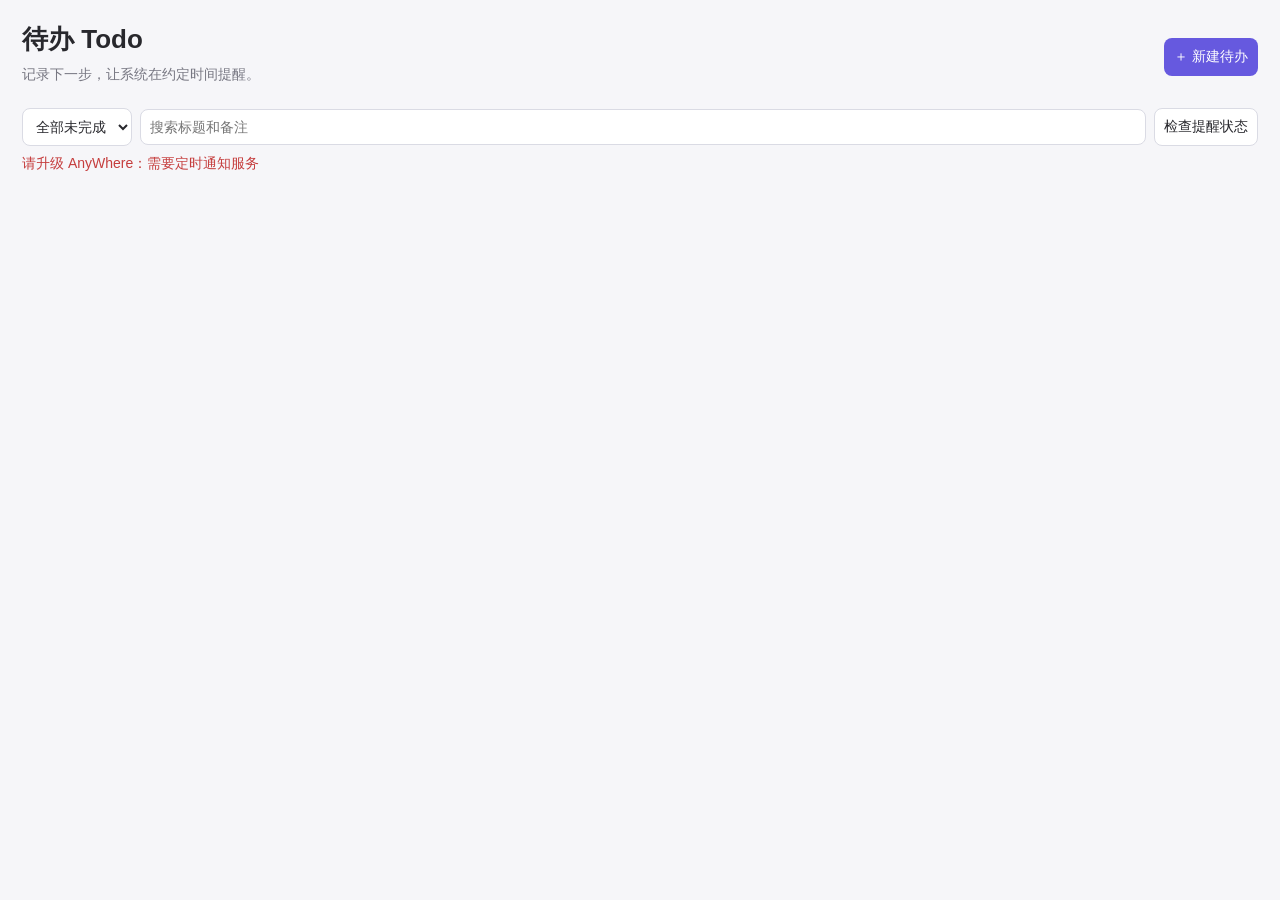
==== index.html @ 29554fba "feat: publish anywhere-todo plugin" ====
<!doctype html><html lang="zh-CN"><head><meta charset="utf-8"><link rel="stylesheet" href="style.css"><title>待办 Todo</title></head><body>
<header><div><h1>待办 Todo</h1><p>记录下一步，让系统在约定时间提醒。</p></div><button id="new" class="primary">＋ 新建待办</button></header>
<div class="toolbar"><select id="filter" aria-label="待办视图"><option value="all">全部未完成</option><option value="today">今天</option><option value="upcoming">即将到期</option><option value="overdue">已逾期</option><option value="done">已完成</option></select><input id="search" type="search" placeholder="搜索标题和备注" aria-label="搜索待办"><button id="retry">检查提醒状态</button></div>
<p id="message" role="status" aria-live="polite"></p><p id="notification-status" class="muted" role="status"></p>
<form id="form" hidden><h2 id="form-title">新建待办</h2><label>标题<input id="title" required maxlength="200" placeholder="例如：提交项目报告"></label><label>备注<textarea id="note" rows="3" placeholder="补充信息"></textarea></label><div class="toolbar"><label>优先级<select id="priority"><option value="0">普通</option><option value="1">重要</option><option value="2">紧急</option></select></label><label>提醒时间<input id="due" type="datetime-local"></label><label>重复<select id="recurrence"><option value="none">不重复</option><option value="daily">每天</option><option value="weekly">每周</option></select></label></div><p class="muted">留空则不提醒。每天按所选时刻、每周按所选星期和时刻循环；首次为下一次匹配时间。完成重复待办会停止后续提醒。</p><div class="actions"><button type="submit" class="primary">保存</button><button id="cancel" type="button">取消</button></div></form>
<div id="list" aria-label="待办列表"></div><script src="logic.js"></script><script src="app.js"></script></body></html>
---- style.css ----
:root{color-scheme:light dark;--bg:#f6f6f9;--fg:#28282d;--muted:#777782;--field:white;--border:#dadbe4;--accent:#6659df}*{box-sizing:border-box}body{margin:0;padding:22px;font:14px -apple-system,BlinkMacSystemFont,sans-serif;background:var(--bg);color:var(--fg)}header{display:flex;justify-content:space-between;gap:16px;align-items:center;margin-bottom:16px}h1{font-size:26px;margin:0}h2{font-size:18px}p{color:var(--muted);line-height:1.5;margin:7px 0}.toolbar,.actions{display:flex;gap:8px;align-items:center;flex-wrap:wrap}input,textarea,select,button{font:inherit;color:inherit;background:var(--field);border:1px solid var(--border);border-radius:8px;padding:9px}input[type=search]{flex:1;min-width:180px}input[type=checkbox]{accent-color:var(--accent);width:17px;height:17px}button{cursor:pointer;white-space:nowrap}button.primary{background:var(--accent);color:white;border-color:transparent}button:focus-visible,input:focus-visible,textarea:focus-visible,select:focus-visible{outline:2px solid var(--accent);outline-offset:2px}label{display:flex;gap:6px;align-items:center}form{background:var(--field);padding:16px;border:1px solid var(--border);border-radius:13px;margin:12px 0}form>label{display:flex;flex-direction:column;align-items:stretch;margin:12px 0}form .inline{flex-direction:row}form .toolbar label{flex-direction:column;align-items:stretch}textarea{resize:vertical}article{display:flex;align-items:center;gap:10px;background:var(--field);border:1px solid var(--border);border-radius:12px;padding:13px;margin:9px 0}article>div{flex:1;min-width:0}article p{overflow-wrap:anywhere;white-space:pre-wrap;max-height:90px;overflow:auto;font-size:12px}button.link{background:none;border:0;padding:0;text-align:left;font-size:16px;font-weight:600;white-space:normal;overflow-wrap:anywhere}small,.muted{color:var(--muted);font-size:12px}.danger,.error{color:#c53d3d}.empty{text-align:center;padding:45px 10px}#message{min-height:20px}#notification-status{padding:6px 0}[hidden]{display:none!important}@media(prefers-color-scheme:dark){:root{--bg:#24242a;--fg:#f1f1f5;--muted:#a6a6b3;--field:#2e2e36;--border:#494954;--accent:#8e80fc}}
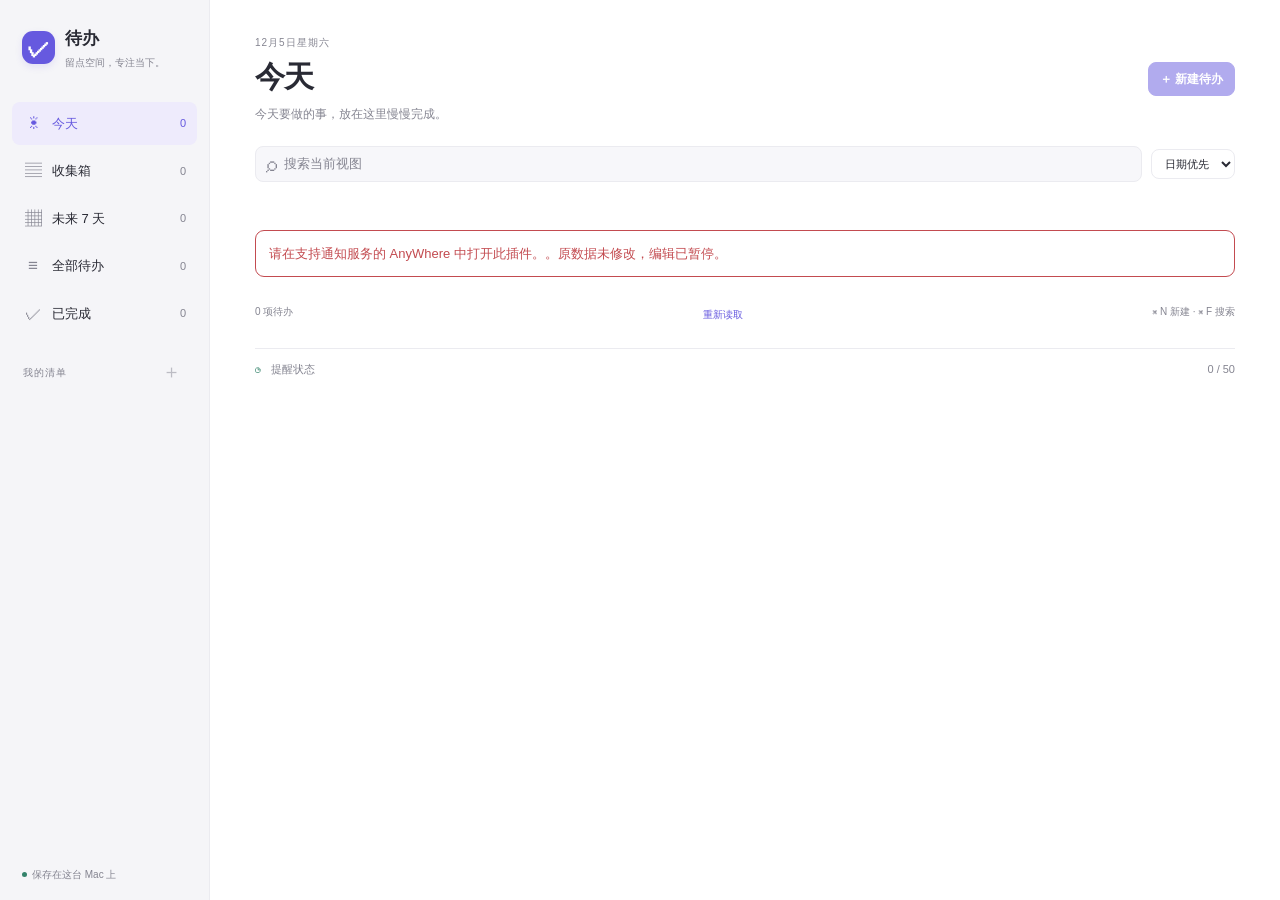
==== commit b5859339: "feat: polish Todo workspace and task organization" ====
--- a/index.html
+++ b/index.html
@@ -1,6 +1,41 @@
-<!doctype html><html lang="zh-CN"><head><meta charset="utf-8"><link rel="stylesheet" href="style.css"><title>待办 Todo</title></head><body>
-<header><div><h1>待办 Todo</h1><p>记录下一步，让系统在约定时间提醒。</p></div><button id="new" class="primary">＋ 新建待办</button></header>
-<div class="toolbar"><select id="filter" aria-label="待办视图"><option value="all">全部未完成</option><option value="today">今天</option><option value="upcoming">即将到期</option><option value="overdue">已逾期</option><option value="done">已完成</option></select><input id="search" type="search" placeholder="搜索标题和备注" aria-label="搜索待办"><button id="retry">检查提醒状态</button></div>
-<p id="message" role="status" aria-live="polite"></p><p id="notification-status" class="muted" role="status"></p>
-<form id="form" hidden><h2 id="form-title">新建待办</h2><label>标题<input id="title" required maxlength="200" placeholder="例如：提交项目报告"></label><label>备注<textarea id="note" rows="3" placeholder="补充信息"></textarea></label><div class="toolbar"><label>优先级<select id="priority"><option value="0">普通</option><option value="1">重要</option><option value="2">紧急</option></select></label><label>提醒时间<input id="due" type="datetime-local"></label><label>重复<select id="recurrence"><option value="none">不重复</option><option value="daily">每天</option><option value="weekly">每周</option></select></label></div><p class="muted">留空则不提醒。每天按所选时刻、每周按所选星期和时刻循环；首次为下一次匹配时间。完成重复待办会停止后续提醒。</p><div class="actions"><button type="submit" class="primary">保存</button><button id="cancel" type="button">取消</button></div></form>
-<div id="list" aria-label="待办列表"></div><script src="logic.js"></script><script src="app.js"></script></body></html>
+<!doctype html>
+<html lang="zh-CN">
+<head><meta charset="utf-8"><meta name="viewport" content="width=device-width, initial-scale=1"><link rel="stylesheet" href="style.css"><title>待办 Todo</title></head>
+<body>
+<div class="workspace">
+  <aside class="sidebar" aria-label="任务导航">
+    <div class="brand"><span class="brand-icon" aria-hidden="true">✓</span><div><strong>待办</strong><span>留点空间，专注当下。</span></div></div>
+    <nav id="views" aria-label="智能视图"></nav>
+    <div class="section-label"><span>我的清单</span><button id="add-list" class="icon-button" aria-label="新建清单" title="新建清单">＋</button></div>
+    <nav id="lists" aria-label="我的清单"></nav>
+    <form id="list-form" hidden><label class="sr-only" for="list-name">清单名称</label><input id="list-name" maxlength="30" placeholder="清单名称" required><div class="actions"><button type="submit">添加</button><button type="button" id="cancel-list" class="quiet">取消</button></div></form>
+    <div class="sidebar-foot"><span class="status-dot"></span>保存在这台 Mac 上</div>
+  </aside>
+  <main>
+    <header class="page-header"><div><p id="date-label" class="eyebrow"></p><h1 id="view-title">今天</h1><p id="view-description" class="subtitle">给今天留一点专注。</p></div><button id="new" class="primary">＋ 新建待办</button></header>
+    <div class="toolbar"><div class="search-field"><span aria-hidden="true">⌕</span><input id="search" type="search" placeholder="搜索当前视图" aria-label="搜索待办"></div><select id="sort" aria-label="排序方式"><option value="smart">日期优先</option><option value="priority">优先级</option><option value="created">最近添加</option></select><button id="manage-list" class="quiet" hidden>管理清单</button></div>
+    <form id="quick-form" class="quick-add"><span aria-hidden="true">＋</span><input id="quick-title" maxlength="200" placeholder="添加一个待办，按回车保存" aria-label="快速添加待办" autocomplete="off"><button type="submit" aria-label="添加待办">↵</button></form>
+    <div class="feedback"><p id="message" role="status" aria-live="polite"></p><button id="undo" class="text-button" hidden>撤销</button></div>
+    <div id="load-error" class="error-box" hidden><p id="load-error-text"></p></div>
+    <section id="list" aria-label="待办列表"></section>
+    <footer class="content-foot"><span id="summary"></span><button id="reload" class="text-button">重新读取</button><span>⌘ N 新建 · ⌘ F 搜索</span></footer>
+    <details class="notification-box" id="notification-box"><summary><span id="reminder-label">提醒状态</span><span id="reminder-count"></span></summary><p id="notification-status" role="status"></p><button id="retry" class="text-button">检查提醒状态</button></details>
+  </main>
+  <section id="editor" class="editor" hidden aria-label="待办详情">
+    <form id="form" hidden>
+      <div class="editor-heading"><h2 id="form-title">新建待办</h2><button id="cancel" type="button" class="quiet">收起</button></div>
+      <label class="field">任务<input id="title" required maxlength="200" placeholder="下一步要做什么？" autocomplete="off"></label>
+      <label class="field">备注<textarea id="note" rows="4" placeholder="记下细节、链接或下一步…"></textarea></label>
+      <div class="field-pair"><label class="field">清单<select id="task-list"><option value="">收集箱</option></select></label><label class="field">优先级<select id="priority"><option value="0">普通</option><option value="1">重要</option><option value="2">紧急</option></select></label></div>
+      <label class="field">截止日期<input id="deadline" type="date"></label><div class="date-shortcuts"><button type="button" data-day="0">今天</button><button type="button" data-day="1">明天</button><button type="button" data-day="">无日期</button></div>
+      <div class="field-divider"></div>
+      <label class="field">提醒时间<input id="due" type="datetime-local"></label>
+      <label class="field">重复提醒<select id="recurrence"><option value="none">不重复</option><option value="daily">每天</option><option value="weekly">每周</option></select></label>
+      <p class="field-help" id="repeat-help">截止日期用于安排任务；提醒时间用于发送系统通知，可分别设置。</p>
+      <p id="edit-status" class="field-help">修改后点击保存</p>
+      <div class="editor-actions"><button type="submit" class="primary" id="save">保存</button><button id="delete" type="button" class="danger quiet" hidden>删除待办</button></div>
+    </form>
+  </section>
+</div>
+<script src="logic.js"></script><script src="app.js"></script>
+</body></html>
--- a/style.css
+++ b/style.css
@@ -1 +1,11 @@
-:root{color-scheme:light dark;--bg:#f6f6f9;--fg:#28282d;--muted:#777782;--field:white;--border:#dadbe4;--accent:#6659df}*{box-sizing:border-box}body{margin:0;padding:22px;font:14px -apple-system,BlinkMacSystemFont,sans-serif;background:var(--bg);color:var(--fg)}header{display:flex;justify-content:space-between;gap:16px;align-items:center;margin-bottom:16px}h1{font-size:26px;margin:0}h2{font-size:18px}p{color:var(--muted);line-height:1.5;margin:7px 0}.toolbar,.actions{display:flex;gap:8px;align-items:center;flex-wrap:wrap}input,textarea,select,button{font:inherit;color:inherit;background:var(--field);border:1px solid var(--border);border-radius:8px;padding:9px}input[type=search]{flex:1;min-width:180px}input[type=checkbox]{accent-color:var(--accent);width:17px;height:17px}button{cursor:pointer;white-space:nowrap}button.primary{background:var(--accent);color:white;border-color:transparent}button:focus-visible,input:focus-visible,textarea:focus-visible,select:focus-visible{outline:2px solid var(--accent);outline-offset:2px}label{display:flex;gap:6px;align-items:center}form{background:var(--field);padding:16px;border:1px solid var(--border);border-radius:13px;margin:12px 0}form>label{display:flex;flex-direction:column;align-items:stretch;margin:12px 0}form .inline{flex-direction:row}form .toolbar label{flex-direction:column;align-items:stretch}textarea{resize:vertical}article{display:flex;align-items:center;gap:10px;background:var(--field);border:1px solid var(--border);border-radius:12px;padding:13px;margin:9px 0}article>div{flex:1;min-width:0}article p{overflow-wrap:anywhere;white-space:pre-wrap;max-height:90px;overflow:auto;font-size:12px}button.link{background:none;border:0;padding:0;text-align:left;font-size:16px;font-weight:600;white-space:normal;overflow-wrap:anywhere}small,.muted{color:var(--muted);font-size:12px}.danger,.error{color:#c53d3d}.empty{text-align:center;padding:45px 10px}#message{min-height:20px}#notification-status{padding:6px 0}[hidden]{display:none!important}@media(prefers-color-scheme:dark){:root{--bg:#24242a;--fg:#f1f1f5;--muted:#a6a6b3;--field:#2e2e36;--border:#494954;--accent:#8e80fc}}
+:root{color-scheme:light dark;--bg:#fff;--sidebar:#f5f5f8;--fg:#292a34;--muted:#858591;--line:#ebebf0;--field:#f7f7fa;--accent:#6659df;--tint:#eeebfc;--danger:#c34b50;--green:#34836b;--shadow:0 12px 45px #22223814}
+*{box-sizing:border-box}body{margin:0;font:13px/1.5 -apple-system,BlinkMacSystemFont,"Segoe UI",sans-serif;background:var(--bg);color:var(--fg)}button,input,textarea,select{font:inherit;color:inherit}button{cursor:pointer;white-space:nowrap;background:var(--bg);border:1px solid var(--line);border-radius:8px;padding:7px 11px}button:hover{background:var(--field)}button:disabled{opacity:.5;cursor:wait}button.primary{background:var(--accent);border-color:var(--accent);color:#fff;font-weight:600}button.primary:hover{filter:brightness(1.07)}button.quiet{background:transparent;border-color:transparent}button.text-button{background:transparent;border:0;color:var(--accent);padding:3px 0}button.icon-button{border:0;background:transparent;font-size:19px;padding:0 5px;line-height:1.2}input,textarea,select{border:1px solid var(--line);border-radius:8px;padding:9px 10px;background:var(--field);min-width:0}input[type=checkbox]{accent-color:var(--accent)}button:focus-visible,input:focus-visible,textarea:focus-visible,select:focus-visible,summary:focus-visible{outline:2px solid var(--accent);outline-offset:3px}input::placeholder,textarea::placeholder{color:var(--muted)}textarea{resize:vertical;min-height:100px;max-height:240px}h1,h2,p{margin:0}h1{font-size:30px;letter-spacing:-.7px;line-height:1.2;font-weight:700}h2{font-size:16px}
+.workspace{display:grid;grid-template-columns:180px minmax(0,1fr);min-height:100vh}.sidebar{padding:26px 12px 18px;background:var(--sidebar);border-right:1px solid var(--line);display:flex;flex-direction:column;gap:5px}.brand{display:flex;align-items:center;gap:10px;margin:0 10px 27px}.brand-icon{display:grid;place-items:center;width:33px;height:33px;border-radius:11px;color:white;background:var(--accent);font-size:23px;font-weight:600;box-shadow:0 3px 7px #6659df20}.brand strong{font-size:17px}.brand span:not(.brand-icon){display:block;font-size:10px;color:var(--muted);margin-top:3px}.sidebar nav{display:flex;flex-direction:column;gap:4px}.nav-item{display:flex;align-items:center;gap:9px;text-align:left;width:100%;border:0;background:transparent;padding:9px 11px;font-weight:500}.nav-item .nav-symbol{font-size:17px;width:20px;text-align:center;color:var(--muted)}.nav-item .nav-name{flex:1;overflow:hidden;text-overflow:ellipsis}.nav-count{font-size:11px;color:var(--muted);font-variant-numeric:tabular-nums}.nav-item[aria-current=page]{background:var(--tint);color:var(--accent)}.nav-item[aria-current=page] .nav-symbol,.nav-item[aria-current=page] .nav-count{color:var(--accent)}.section-label{display:flex;justify-content:space-between;align-items:center;font-size:10px;letter-spacing:1px;color:var(--muted);padding:21px 11px 7px}.sidebar-foot{margin-top:auto;padding:32px 10px 0;font-size:10px;color:var(--muted)}.status-dot{display:inline-block;width:5px;height:5px;border-radius:50%;background:var(--green);margin:0 5px 1px 0}#list-form{padding:6px}#list-form input{width:100%;background:var(--bg)}.actions{display:flex;gap:5px;margin-top:7px}.actions button{font-size:11px;padding:5px 9px}
+main{padding:29px 30px 18px;min-width:0}.page-header{display:flex;justify-content:space-between;align-items:center;gap:14px;margin-bottom:23px}.page-header .primary{font-size:12px}.eyebrow{font-size:10px;letter-spacing:1px;color:var(--muted);margin-bottom:9px}.subtitle{font-size:12px;color:var(--muted);margin-top:10px}.toolbar{display:flex;gap:9px;align-items:center;margin-bottom:17px}.search-field{display:flex;gap:7px;align-items:center;flex:1;background:var(--field);border:1px solid var(--line);border-radius:8px;padding:0 10px;color:var(--muted)}.search-field>span{font-size:22px;line-height:1}.search-field input{width:100%;border:0;background:transparent;padding:7px 0}.toolbar select{font-size:11px;padding:7px 9px;background:transparent}.toolbar .quiet{font-size:11px;padding:6px}.quick-add{display:flex;align-items:center;gap:10px;border:1px solid var(--line);border-radius:10px;padding:3px 10px;background:var(--bg);box-shadow:0 2px 5px #20203003}.quick-add>span{font-size:20px;color:var(--accent)}.quick-add input{border:0;background:transparent;flex:1;padding:9px 0}.quick-add button{border:0;background:var(--field);padding:2px 8px;color:var(--muted)}.feedback{display:flex;align-items:center;gap:9px;min-height:31px;font-size:11px;color:var(--green)}#message.error,.error,.danger{color:var(--danger)}.group-title{display:flex;justify-content:space-between;align-items:center;color:var(--muted);font-size:10px;font-weight:600;letter-spacing:.6px;padding:10px 0 5px;border-bottom:1px solid var(--line)}.group-title.overdue{color:var(--danger)}.task-row{display:flex;align-items:flex-start;gap:12px;border-bottom:1px solid var(--line);padding:14px 4px;transition:background .12s}.task-row:hover{background:var(--field)}.task-row.selected{background:var(--tint);border-radius:8px}.task-check{appearance:none;flex:0 0 17px;width:17px;height:17px;border:1.5px solid #c9c9d3;border-radius:50%;background:transparent;margin:3px 0 0;padding:0;cursor:pointer}.task-check:checked{background:var(--accent);border-color:var(--accent)}.task-check:checked:after{content:'✓';display:block;font-size:11px;color:#fff;text-align:center;line-height:14px}.task-main{flex:1;min-width:0}.task-title{display:block;text-align:left;border:0;background:transparent!important;padding:0;font-size:13px;font-weight:500;white-space:normal;overflow-wrap:anywhere}.task-row.done .task-title{text-decoration:line-through;color:var(--muted)}.task-note{font-size:11px;color:var(--muted);overflow:hidden;text-overflow:ellipsis;white-space:nowrap;margin-top:3px}.task-meta{display:flex;flex-wrap:wrap;gap:7px;align-items:center;font-size:10px;color:var(--muted);margin-top:6px}.tag{border-radius:4px;background:var(--field);padding:1px 5px}.tag.priority-1{color:#ad7a21;background:#f7eecf}.tag.priority-2{color:var(--danger);background:#fbeaec}.task-date.overdue{color:var(--danger)}.empty{padding:51px 16px;text-align:center}.empty-icon{display:grid;place-items:center;width:49px;height:49px;border-radius:16px;background:var(--tint);color:var(--accent);font-size:25px;margin:0 auto 15px}.empty h2{font-size:15px;font-weight:500;margin-bottom:7px}.empty p{font-size:12px;color:var(--muted)}.empty button{margin-top:16px}.content-foot{display:flex;justify-content:space-between;flex-wrap:wrap;gap:6px;font-size:10px;color:var(--muted);padding:15px 0 23px}.notification-box{font-size:11px;color:var(--muted);border-top:1px solid var(--line);padding-top:12px}.notification-box summary{cursor:pointer;display:flex;justify-content:space-between;gap:10px}.notification-box summary:before{content:'♧';color:var(--green)}.notification-box summary>span:first-child{flex:1}.notification-box p{line-height:1.7;margin:9px 0}.notification-box.has-error{color:var(--danger)}.error-box{padding:13px;border:1px solid var(--danger);border-radius:9px;margin-bottom:12px;color:var(--danger)}.error-box button{margin-top:8px}
+.editor{background:var(--bg);border-left:1px solid var(--line);padding:26px 22px;min-width:0}.editor-heading{display:flex;align-items:center;justify-content:space-between;margin-bottom:21px}.editor-heading .quiet{color:var(--muted);font-size:11px}.field{display:flex;flex-direction:column;gap:7px;font-size:11px;color:var(--muted);margin-bottom:17px}.field input,.field textarea,.field select{color:var(--fg);width:100%;font-size:12px}#title{font-size:15px;font-weight:500}.field-pair{display:grid;grid-template-columns:1fr 1fr;gap:10px}.field-divider{border-top:1px solid var(--line);margin:20px 0}.date-shortcuts{display:flex;gap:6px;margin-top:-7px}.date-shortcuts button{font-size:10px;padding:3px 8px;background:transparent}.field-help{font-size:10px;color:var(--muted);line-height:1.7;margin:12px 0}.editor-actions{display:flex;justify-content:space-between;gap:10px;margin-top:16px}.editor-actions .primary{min-width:85px}.editor-actions .danger{font-size:11px}.workspace.editing{grid-template-columns:160px minmax(250px,1fr) 290px}[hidden]{display:none!important}.sr-only{position:absolute;width:1px;height:1px;padding:0;overflow:hidden;clip:rect(0,0,0,0);white-space:nowrap;border:0}
+@media(min-width:1200px){main{padding:35px 45px}.workspace{grid-template-columns:210px minmax(0,1fr)}.workspace.editing{grid-template-columns:190px minmax(0,1fr) 340px}}
+@media(max-width:850px){.workspace.editing{grid-template-columns:180px minmax(0,1fr)}.editor{position:fixed;inset:0 0 0 auto;width:min(390px,calc(100% - 32px));overflow:auto;box-shadow:var(--shadow);z-index:2}.workspace.editing main{pointer-events:none;opacity:.45}.workspace.editing .sidebar{pointer-events:none}}
+@media(max-width:580px){.workspace,.workspace.editing{grid-template-columns:minmax(0,1fr)}.sidebar{padding:13px 16px;border-right:0;border-bottom:1px solid var(--line);gap:6px}.brand,.sidebar-foot{display:none}.section-label{padding:2px 8px;font-size:10px}.sidebar nav{flex-direction:row;overflow:auto;gap:3px}.nav-item{width:auto;flex-shrink:0;padding:6px 8px;font-size:11px}.nav-item .nav-symbol{font-size:14px;width:16px}.sidebar #lists:empty{display:none}main{padding:22px 18px 16px}h1{font-size:26px}.page-header{margin-bottom:19px}.page-header .primary{font-size:11px}.toolbar{gap:6px}.toolbar .quiet{font-size:10px;padding:4px}.task-row{padding:13px 1px}.content-foot>span:last-child{display:none}}
+@media(prefers-color-scheme:dark){:root{--bg:#232329;--sidebar:#1d1d23;--fg:#ededf2;--muted:#9696a4;--line:#35353f;--field:#2a2a33;--accent:#a093ff;--tint:#363044;--danger:#ef8b90;--green:#78bba4;--shadow:0 12px 45px #0007}.brand-icon,.primary{color:#211b39!important}.tag.priority-1{background:#493e27;color:#e5c07b}.tag.priority-2{background:#492e37}.task-check{border-color:#686877}.task-check:checked:after{color:#211b39}}
+@media(prefers-reduced-motion:reduce){*{transition:none!important}}
+.field-help.error{color:var(--danger)}.notification-box summary:before{content:'◷'}
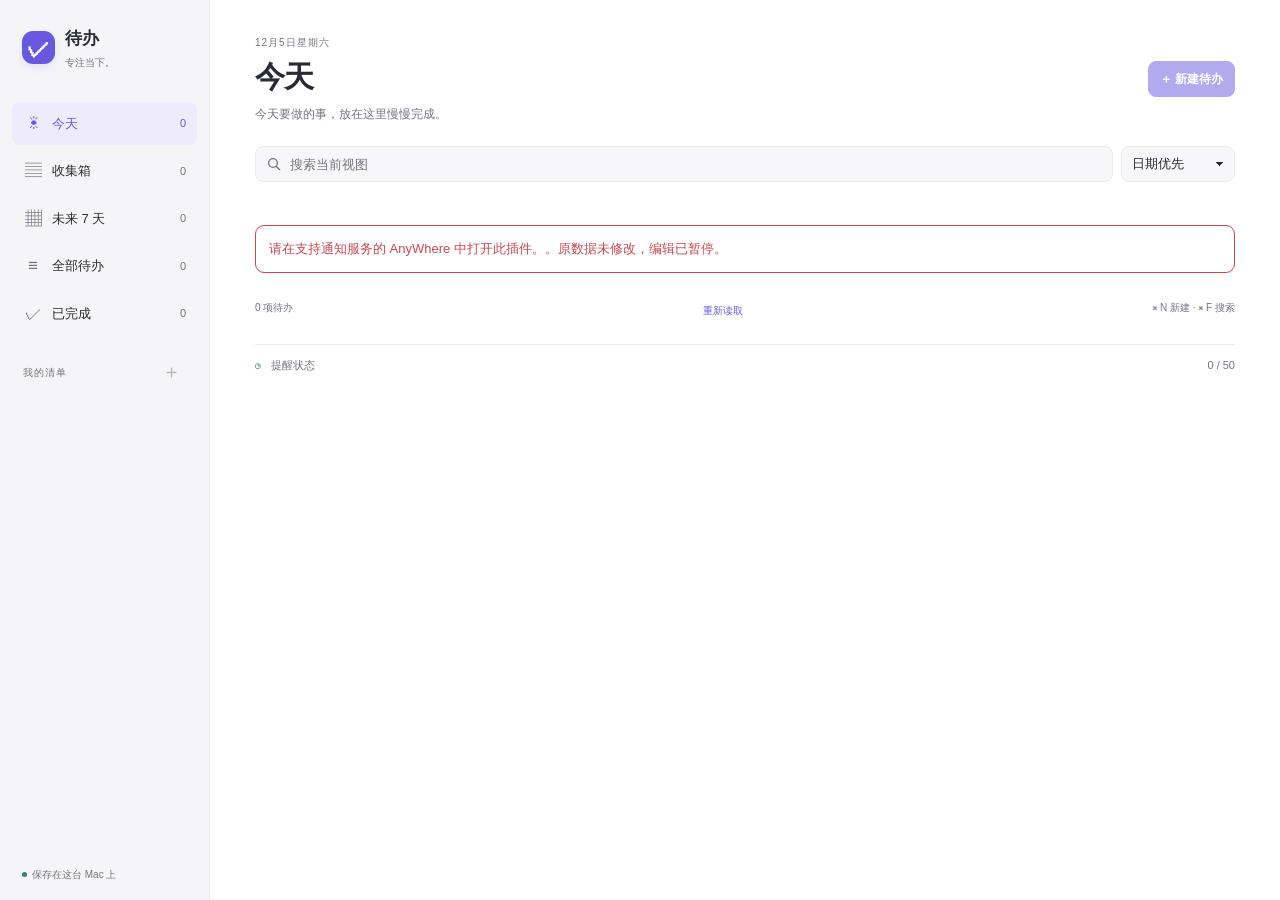
==== commit 4a0518ba: "fix: align Todo controls and keep save actions visible" ====
--- a/index.html
+++ b/index.html
@@ -4,7 +4,7 @@
 <body>
 <div class="workspace">
   <aside class="sidebar" aria-label="任务导航">
-    <div class="brand"><span class="brand-icon" aria-hidden="true">✓</span><div><strong>待办</strong><span>留点空间，专注当下。</span></div></div>
+    <div class="brand"><span class="brand-icon" aria-hidden="true">✓</span><div><strong>待办</strong><span>专注当下。</span></div></div>
     <nav id="views" aria-label="智能视图"></nav>
     <div class="section-label"><span>我的清单</span><button id="add-list" class="icon-button" aria-label="新建清单" title="新建清单">＋</button></div>
     <nav id="lists" aria-label="我的清单"></nav>
@@ -13,7 +13,7 @@
   </aside>
   <main>
     <header class="page-header"><div><p id="date-label" class="eyebrow"></p><h1 id="view-title">今天</h1><p id="view-description" class="subtitle">给今天留一点专注。</p></div><button id="new" class="primary">＋ 新建待办</button></header>
-    <div class="toolbar"><div class="search-field"><span aria-hidden="true">⌕</span><input id="search" type="search" placeholder="搜索当前视图" aria-label="搜索待办"></div><select id="sort" aria-label="排序方式"><option value="smart">日期优先</option><option value="priority">优先级</option><option value="created">最近添加</option></select><button id="manage-list" class="quiet" hidden>管理清单</button></div>
+    <div class="toolbar"><div class="search-field"><svg aria-hidden="true" focusable="false" viewBox="0 0 24 24" fill="none" stroke="currentColor" stroke-width="2" stroke-linecap="round"><circle cx="10.5" cy="10.5" r="6.5"/><path d="m16 16 4.5 4.5"/></svg><input id="search" type="search" placeholder="搜索当前视图" aria-label="搜索待办"></div><select id="sort" aria-label="排序方式"><option value="smart">日期优先</option><option value="priority">优先级</option><option value="created">最近添加</option></select><button id="manage-list" class="quiet" hidden>管理清单</button></div>
     <form id="quick-form" class="quick-add"><span aria-hidden="true">＋</span><input id="quick-title" maxlength="200" placeholder="添加一个待办，按回车保存" aria-label="快速添加待办" autocomplete="off"><button type="submit" aria-label="添加待办">↵</button></form>
     <div class="feedback"><p id="message" role="status" aria-live="polite"></p><button id="undo" class="text-button" hidden>撤销</button></div>
     <div id="load-error" class="error-box" hidden><p id="load-error-text"></p></div>
--- a/style.css
+++ b/style.css
@@ -1,11 +1,12 @@
-:root{color-scheme:light dark;--bg:#fff;--sidebar:#f5f5f8;--fg:#292a34;--muted:#858591;--line:#ebebf0;--field:#f7f7fa;--accent:#6659df;--tint:#eeebfc;--danger:#c34b50;--green:#34836b;--shadow:0 12px 45px #22223814}
+:root{color-scheme:light dark;--bg:#fff;--sidebar:#f5f5f8;--fg:#292a34;--muted:#747480;--line:#ebebf0;--field:#f7f7fa;--accent:#6659df;--tint:#eeebfc;--danger:#c34b50;--green:#34836b;--shadow:0 12px 45px #22223814}
 *{box-sizing:border-box}body{margin:0;font:13px/1.5 -apple-system,BlinkMacSystemFont,"Segoe UI",sans-serif;background:var(--bg);color:var(--fg)}button,input,textarea,select{font:inherit;color:inherit}button{cursor:pointer;white-space:nowrap;background:var(--bg);border:1px solid var(--line);border-radius:8px;padding:7px 11px}button:hover{background:var(--field)}button:disabled{opacity:.5;cursor:wait}button.primary{background:var(--accent);border-color:var(--accent);color:#fff;font-weight:600}button.primary:hover{filter:brightness(1.07)}button.quiet{background:transparent;border-color:transparent}button.text-button{background:transparent;border:0;color:var(--accent);padding:3px 0}button.icon-button{border:0;background:transparent;font-size:19px;padding:0 5px;line-height:1.2}input,textarea,select{border:1px solid var(--line);border-radius:8px;padding:9px 10px;background:var(--field);min-width:0}input[type=checkbox]{accent-color:var(--accent)}button:focus-visible,input:focus-visible,textarea:focus-visible,select:focus-visible,summary:focus-visible{outline:2px solid var(--accent);outline-offset:3px}input::placeholder,textarea::placeholder{color:var(--muted)}textarea{resize:vertical;min-height:100px;max-height:240px}h1,h2,p{margin:0}h1{font-size:30px;letter-spacing:-.7px;line-height:1.2;font-weight:700}h2{font-size:16px}
-.workspace{display:grid;grid-template-columns:180px minmax(0,1fr);min-height:100vh}.sidebar{padding:26px 12px 18px;background:var(--sidebar);border-right:1px solid var(--line);display:flex;flex-direction:column;gap:5px}.brand{display:flex;align-items:center;gap:10px;margin:0 10px 27px}.brand-icon{display:grid;place-items:center;width:33px;height:33px;border-radius:11px;color:white;background:var(--accent);font-size:23px;font-weight:600;box-shadow:0 3px 7px #6659df20}.brand strong{font-size:17px}.brand span:not(.brand-icon){display:block;font-size:10px;color:var(--muted);margin-top:3px}.sidebar nav{display:flex;flex-direction:column;gap:4px}.nav-item{display:flex;align-items:center;gap:9px;text-align:left;width:100%;border:0;background:transparent;padding:9px 11px;font-weight:500}.nav-item .nav-symbol{font-size:17px;width:20px;text-align:center;color:var(--muted)}.nav-item .nav-name{flex:1;overflow:hidden;text-overflow:ellipsis}.nav-count{font-size:11px;color:var(--muted);font-variant-numeric:tabular-nums}.nav-item[aria-current=page]{background:var(--tint);color:var(--accent)}.nav-item[aria-current=page] .nav-symbol,.nav-item[aria-current=page] .nav-count{color:var(--accent)}.section-label{display:flex;justify-content:space-between;align-items:center;font-size:10px;letter-spacing:1px;color:var(--muted);padding:21px 11px 7px}.sidebar-foot{margin-top:auto;padding:32px 10px 0;font-size:10px;color:var(--muted)}.status-dot{display:inline-block;width:5px;height:5px;border-radius:50%;background:var(--green);margin:0 5px 1px 0}#list-form{padding:6px}#list-form input{width:100%;background:var(--bg)}.actions{display:flex;gap:5px;margin-top:7px}.actions button{font-size:11px;padding:5px 9px}
-main{padding:29px 30px 18px;min-width:0}.page-header{display:flex;justify-content:space-between;align-items:center;gap:14px;margin-bottom:23px}.page-header .primary{font-size:12px}.eyebrow{font-size:10px;letter-spacing:1px;color:var(--muted);margin-bottom:9px}.subtitle{font-size:12px;color:var(--muted);margin-top:10px}.toolbar{display:flex;gap:9px;align-items:center;margin-bottom:17px}.search-field{display:flex;gap:7px;align-items:center;flex:1;background:var(--field);border:1px solid var(--line);border-radius:8px;padding:0 10px;color:var(--muted)}.search-field>span{font-size:22px;line-height:1}.search-field input{width:100%;border:0;background:transparent;padding:7px 0}.toolbar select{font-size:11px;padding:7px 9px;background:transparent}.toolbar .quiet{font-size:11px;padding:6px}.quick-add{display:flex;align-items:center;gap:10px;border:1px solid var(--line);border-radius:10px;padding:3px 10px;background:var(--bg);box-shadow:0 2px 5px #20203003}.quick-add>span{font-size:20px;color:var(--accent)}.quick-add input{border:0;background:transparent;flex:1;padding:9px 0}.quick-add button{border:0;background:var(--field);padding:2px 8px;color:var(--muted)}.feedback{display:flex;align-items:center;gap:9px;min-height:31px;font-size:11px;color:var(--green)}#message.error,.error,.danger{color:var(--danger)}.group-title{display:flex;justify-content:space-between;align-items:center;color:var(--muted);font-size:10px;font-weight:600;letter-spacing:.6px;padding:10px 0 5px;border-bottom:1px solid var(--line)}.group-title.overdue{color:var(--danger)}.task-row{display:flex;align-items:flex-start;gap:12px;border-bottom:1px solid var(--line);padding:14px 4px;transition:background .12s}.task-row:hover{background:var(--field)}.task-row.selected{background:var(--tint);border-radius:8px}.task-check{appearance:none;flex:0 0 17px;width:17px;height:17px;border:1.5px solid #c9c9d3;border-radius:50%;background:transparent;margin:3px 0 0;padding:0;cursor:pointer}.task-check:checked{background:var(--accent);border-color:var(--accent)}.task-check:checked:after{content:'✓';display:block;font-size:11px;color:#fff;text-align:center;line-height:14px}.task-main{flex:1;min-width:0}.task-title{display:block;text-align:left;border:0;background:transparent!important;padding:0;font-size:13px;font-weight:500;white-space:normal;overflow-wrap:anywhere}.task-row.done .task-title{text-decoration:line-through;color:var(--muted)}.task-note{font-size:11px;color:var(--muted);overflow:hidden;text-overflow:ellipsis;white-space:nowrap;margin-top:3px}.task-meta{display:flex;flex-wrap:wrap;gap:7px;align-items:center;font-size:10px;color:var(--muted);margin-top:6px}.tag{border-radius:4px;background:var(--field);padding:1px 5px}.tag.priority-1{color:#ad7a21;background:#f7eecf}.tag.priority-2{color:var(--danger);background:#fbeaec}.task-date.overdue{color:var(--danger)}.empty{padding:51px 16px;text-align:center}.empty-icon{display:grid;place-items:center;width:49px;height:49px;border-radius:16px;background:var(--tint);color:var(--accent);font-size:25px;margin:0 auto 15px}.empty h2{font-size:15px;font-weight:500;margin-bottom:7px}.empty p{font-size:12px;color:var(--muted)}.empty button{margin-top:16px}.content-foot{display:flex;justify-content:space-between;flex-wrap:wrap;gap:6px;font-size:10px;color:var(--muted);padding:15px 0 23px}.notification-box{font-size:11px;color:var(--muted);border-top:1px solid var(--line);padding-top:12px}.notification-box summary{cursor:pointer;display:flex;justify-content:space-between;gap:10px}.notification-box summary:before{content:'♧';color:var(--green)}.notification-box summary>span:first-child{flex:1}.notification-box p{line-height:1.7;margin:9px 0}.notification-box.has-error{color:var(--danger)}.error-box{padding:13px;border:1px solid var(--danger);border-radius:9px;margin-bottom:12px;color:var(--danger)}.error-box button{margin-top:8px}
-.editor{background:var(--bg);border-left:1px solid var(--line);padding:26px 22px;min-width:0}.editor-heading{display:flex;align-items:center;justify-content:space-between;margin-bottom:21px}.editor-heading .quiet{color:var(--muted);font-size:11px}.field{display:flex;flex-direction:column;gap:7px;font-size:11px;color:var(--muted);margin-bottom:17px}.field input,.field textarea,.field select{color:var(--fg);width:100%;font-size:12px}#title{font-size:15px;font-weight:500}.field-pair{display:grid;grid-template-columns:1fr 1fr;gap:10px}.field-divider{border-top:1px solid var(--line);margin:20px 0}.date-shortcuts{display:flex;gap:6px;margin-top:-7px}.date-shortcuts button{font-size:10px;padding:3px 8px;background:transparent}.field-help{font-size:10px;color:var(--muted);line-height:1.7;margin:12px 0}.editor-actions{display:flex;justify-content:space-between;gap:10px;margin-top:16px}.editor-actions .primary{min-width:85px}.editor-actions .danger{font-size:11px}.workspace.editing{grid-template-columns:160px minmax(250px,1fr) 290px}[hidden]{display:none!important}.sr-only{position:absolute;width:1px;height:1px;padding:0;overflow:hidden;clip:rect(0,0,0,0);white-space:nowrap;border:0}
+select{appearance:none;-webkit-appearance:none;height:36px;padding:0 30px 0 10px;background-image:linear-gradient(45deg,transparent 50%,currentColor 50%),linear-gradient(135deg,currentColor 50%,transparent 50%);background-position:calc(100% - 14px) 50%,calc(100% - 10px) 50%;background-size:4px 4px;background-repeat:no-repeat;text-overflow:ellipsis;cursor:pointer}
+.workspace{display:grid;grid-template-columns:180px minmax(0,1fr);min-height:100vh}.sidebar{padding:26px 12px 18px;background:var(--sidebar);border-right:1px solid var(--line);display:flex;flex-direction:column;gap:5px}.brand{display:flex;align-items:center;gap:10px;margin:0 10px 27px}.brand-icon{flex-shrink:0;display:grid;place-items:center;width:33px;height:33px;border-radius:11px;color:white;background:var(--accent);font-size:23px;font-weight:600;box-shadow:0 3px 7px #6659df20}.brand strong{font-size:17px}.brand span:not(.brand-icon){display:block;font-size:10px;color:var(--muted);margin-top:3px}.sidebar nav{display:flex;flex-direction:column;gap:4px}.nav-item{display:flex;align-items:center;gap:9px;text-align:left;width:100%;border:0;background:transparent;padding:9px 11px;font-weight:500}.nav-item .nav-symbol{font-size:17px;width:20px;text-align:center;color:var(--muted)}.nav-item .nav-name{flex:1;overflow:hidden;text-overflow:ellipsis}.nav-count{font-size:11px;color:var(--muted);font-variant-numeric:tabular-nums}.nav-item[aria-current=page]{background:var(--tint);color:var(--accent)}.nav-item[aria-current=page] .nav-symbol,.nav-item[aria-current=page] .nav-count{color:var(--accent)}.section-label{display:flex;justify-content:space-between;align-items:center;font-size:10px;letter-spacing:1px;color:var(--muted);padding:21px 11px 7px}.sidebar-foot{margin-top:auto;padding:32px 10px 0;font-size:10px;color:var(--muted)}.status-dot{display:inline-block;width:5px;height:5px;border-radius:50%;background:var(--green);margin:0 5px 1px 0}#list-form{padding:6px}#list-form input{width:100%;background:var(--bg)}.actions{display:flex;gap:5px;margin-top:7px}.actions button{min-height:28px;font-size:12px;padding:4px 9px}
+main{padding:29px 30px 18px;min-width:0}.page-header{display:flex;justify-content:space-between;align-items:center;gap:14px;margin-bottom:23px}.page-header .primary{min-height:36px;font-size:12px}.eyebrow{font-size:10px;letter-spacing:1px;color:var(--muted);margin-bottom:9px}.subtitle{font-size:12px;color:var(--muted);margin-top:10px}.toolbar{display:flex;flex-wrap:wrap;gap:8px;align-items:center;margin-bottom:12px}.search-field{display:flex;gap:8px;align-items:center;flex:1 1 140px;min-width:0;height:36px;background:var(--field);border:1px solid var(--line);border-radius:8px;padding:0 10px;color:var(--muted)}.search-field>svg{width:16px;height:16px;flex:none}.search-field input{width:100%;height:100%;border:0;background:transparent;padding:0;font-size:13px;appearance:none;-webkit-appearance:none}.toolbar select{flex:0 0 114px;font-size:13px;background-color:var(--field)}.toolbar .quiet{min-height:36px;font-size:12px;padding:6px 10px}.quick-add{display:flex;align-items:center;gap:10px;border:1px solid var(--line);border-radius:10px;padding:3px 10px;background:var(--bg);box-shadow:0 2px 5px #20203003}.quick-add>span{font-size:20px;color:var(--accent)}.quick-add input{border:0;background:transparent;flex:1;padding:9px 0}.quick-add button{border:0;background:var(--field);padding:2px 8px;color:var(--muted)}.feedback{display:flex;align-items:center;gap:9px;min-height:31px;font-size:11px;color:var(--green)}#message.error,.error,.danger{color:var(--danger)}.group-title{display:flex;justify-content:space-between;align-items:center;color:var(--muted);font-size:10px;font-weight:600;letter-spacing:.6px;padding:10px 0 5px;border-bottom:1px solid var(--line)}.group-title.overdue{color:var(--danger)}.task-row{display:flex;align-items:flex-start;gap:12px;border-bottom:1px solid var(--line);padding:14px 4px;transition:background .12s}.task-row:hover{background:var(--field)}.task-row.selected{background:var(--tint);border-radius:8px}.task-check{appearance:none;flex:0 0 17px;width:17px;height:17px;border:1.5px solid #c9c9d3;border-radius:50%;background:transparent;margin:3px 0 0;padding:0;cursor:pointer}.task-check:checked{background:var(--accent);border-color:var(--accent)}.task-check:checked:after{content:'✓';display:block;font-size:11px;color:#fff;text-align:center;line-height:14px}.task-main{flex:1;min-width:0}.task-title{display:block;text-align:left;border:0;background:transparent!important;padding:0;font-size:13px;font-weight:500;white-space:normal;overflow-wrap:anywhere}.task-row.done .task-title{text-decoration:line-through;color:var(--muted)}.task-note{font-size:11px;color:var(--muted);overflow:hidden;text-overflow:ellipsis;white-space:nowrap;margin-top:3px}.task-meta{display:flex;flex-wrap:wrap;gap:7px;align-items:center;font-size:10px;color:var(--muted);margin-top:6px}.tag{border-radius:4px;background:var(--field);padding:1px 5px}.tag.priority-1{color:#ad7a21;background:#f7eecf}.tag.priority-2{color:var(--danger);background:#fbeaec}.task-date.overdue{color:var(--danger)}.empty{padding:51px 16px;text-align:center}.empty-icon{display:grid;place-items:center;width:49px;height:49px;border-radius:16px;background:var(--tint);color:var(--accent);font-size:25px;margin:0 auto 15px}.empty h2{font-size:15px;font-weight:500;margin-bottom:7px}.empty p{font-size:12px;color:var(--muted)}.empty button{margin-top:16px}.content-foot{display:flex;justify-content:space-between;flex-wrap:wrap;gap:6px;font-size:10px;color:var(--muted);padding:15px 0 23px}.notification-box{font-size:11px;color:var(--muted);border-top:1px solid var(--line);padding-top:12px}.notification-box summary{cursor:pointer;display:flex;justify-content:space-between;gap:10px}.notification-box summary:before{content:'♧';color:var(--green)}.notification-box summary>span:first-child{flex:1}.notification-box p{line-height:1.7;margin:9px 0}.notification-box.has-error{color:var(--danger)}.error-box{padding:13px;border:1px solid var(--danger);border-radius:9px;margin-bottom:12px;color:var(--danger)}.error-box button{margin-top:8px}
+.editor{background:var(--bg);border-left:1px solid var(--line);padding:26px 22px;min-width:0}.editor-heading{display:flex;align-items:center;justify-content:space-between;margin-bottom:21px}.editor-heading .quiet{color:var(--muted);font-size:11px}.field{display:flex;flex-direction:column;gap:7px;font-size:11px;color:var(--muted);margin-bottom:17px}.field input,.field textarea,.field select{color:var(--fg);width:100%;font-size:13px}.field input{height:36px;padding:0 10px}.field{min-width:0}#title{font-size:15px;font-weight:500}.field-pair{display:grid;grid-template-columns:1fr 1fr;gap:10px}.field-divider{border-top:1px solid var(--line);margin:20px 0}.date-shortcuts{display:flex;gap:6px;margin-top:-7px}.date-shortcuts button{min-height:28px;font-size:11px;padding:3px 9px;background:transparent}.field-help{font-size:10px;color:var(--muted);line-height:1.7;margin:12px 0}.editor-actions{display:flex;justify-content:space-between;gap:10px;margin-top:16px;position:sticky;bottom:0;background:var(--bg);padding:12px 0;z-index:1}.editor-actions .primary{min-width:85px;min-height:36px}.editor-actions .danger{font-size:11px}.workspace.editing{grid-template-columns:160px minmax(250px,1fr) 290px}[hidden]{display:none!important}.sr-only{position:absolute;width:1px;height:1px;padding:0;overflow:hidden;clip:rect(0,0,0,0);white-space:nowrap;border:0}
 @media(min-width:1200px){main{padding:35px 45px}.workspace{grid-template-columns:210px minmax(0,1fr)}.workspace.editing{grid-template-columns:190px minmax(0,1fr) 340px}}
 @media(max-width:850px){.workspace.editing{grid-template-columns:180px minmax(0,1fr)}.editor{position:fixed;inset:0 0 0 auto;width:min(390px,calc(100% - 32px));overflow:auto;box-shadow:var(--shadow);z-index:2}.workspace.editing main{pointer-events:none;opacity:.45}.workspace.editing .sidebar{pointer-events:none}}
-@media(max-width:580px){.workspace,.workspace.editing{grid-template-columns:minmax(0,1fr)}.sidebar{padding:13px 16px;border-right:0;border-bottom:1px solid var(--line);gap:6px}.brand,.sidebar-foot{display:none}.section-label{padding:2px 8px;font-size:10px}.sidebar nav{flex-direction:row;overflow:auto;gap:3px}.nav-item{width:auto;flex-shrink:0;padding:6px 8px;font-size:11px}.nav-item .nav-symbol{font-size:14px;width:16px}.sidebar #lists:empty{display:none}main{padding:22px 18px 16px}h1{font-size:26px}.page-header{margin-bottom:19px}.page-header .primary{font-size:11px}.toolbar{gap:6px}.toolbar .quiet{font-size:10px;padding:4px}.task-row{padding:13px 1px}.content-foot>span:last-child{display:none}}
+@media(max-width:580px){.workspace,.workspace.editing{grid-template-columns:minmax(0,1fr)}.sidebar{padding:13px 16px;border-right:0;border-bottom:1px solid var(--line);gap:6px}.brand,.sidebar-foot{display:none}.section-label{padding:2px 8px;font-size:10px}.sidebar nav{flex-direction:row;overflow:auto;gap:3px}.nav-item{width:auto;flex-shrink:0;padding:6px 8px;font-size:11px}.nav-item .nav-symbol{font-size:14px;width:16px}.sidebar #lists:empty{display:none}main{padding:22px 18px 16px}h1{font-size:26px}.page-header{margin-bottom:19px}.page-header .primary{font-size:11px}.toolbar{gap:6px}.toolbar .quiet{font-size:12px;padding:6px 10px}.task-row{padding:13px 1px}.content-foot>span:last-child{display:none}}
 @media(prefers-color-scheme:dark){:root{--bg:#232329;--sidebar:#1d1d23;--fg:#ededf2;--muted:#9696a4;--line:#35353f;--field:#2a2a33;--accent:#a093ff;--tint:#363044;--danger:#ef8b90;--green:#78bba4;--shadow:0 12px 45px #0007}.brand-icon,.primary{color:#211b39!important}.tag.priority-1{background:#493e27;color:#e5c07b}.tag.priority-2{background:#492e37}.task-check{border-color:#686877}.task-check:checked:after{color:#211b39}}
 @media(prefers-reduced-motion:reduce){*{transition:none!important}}
 .field-help.error{color:var(--danger)}.notification-box summary:before{content:'◷'}
